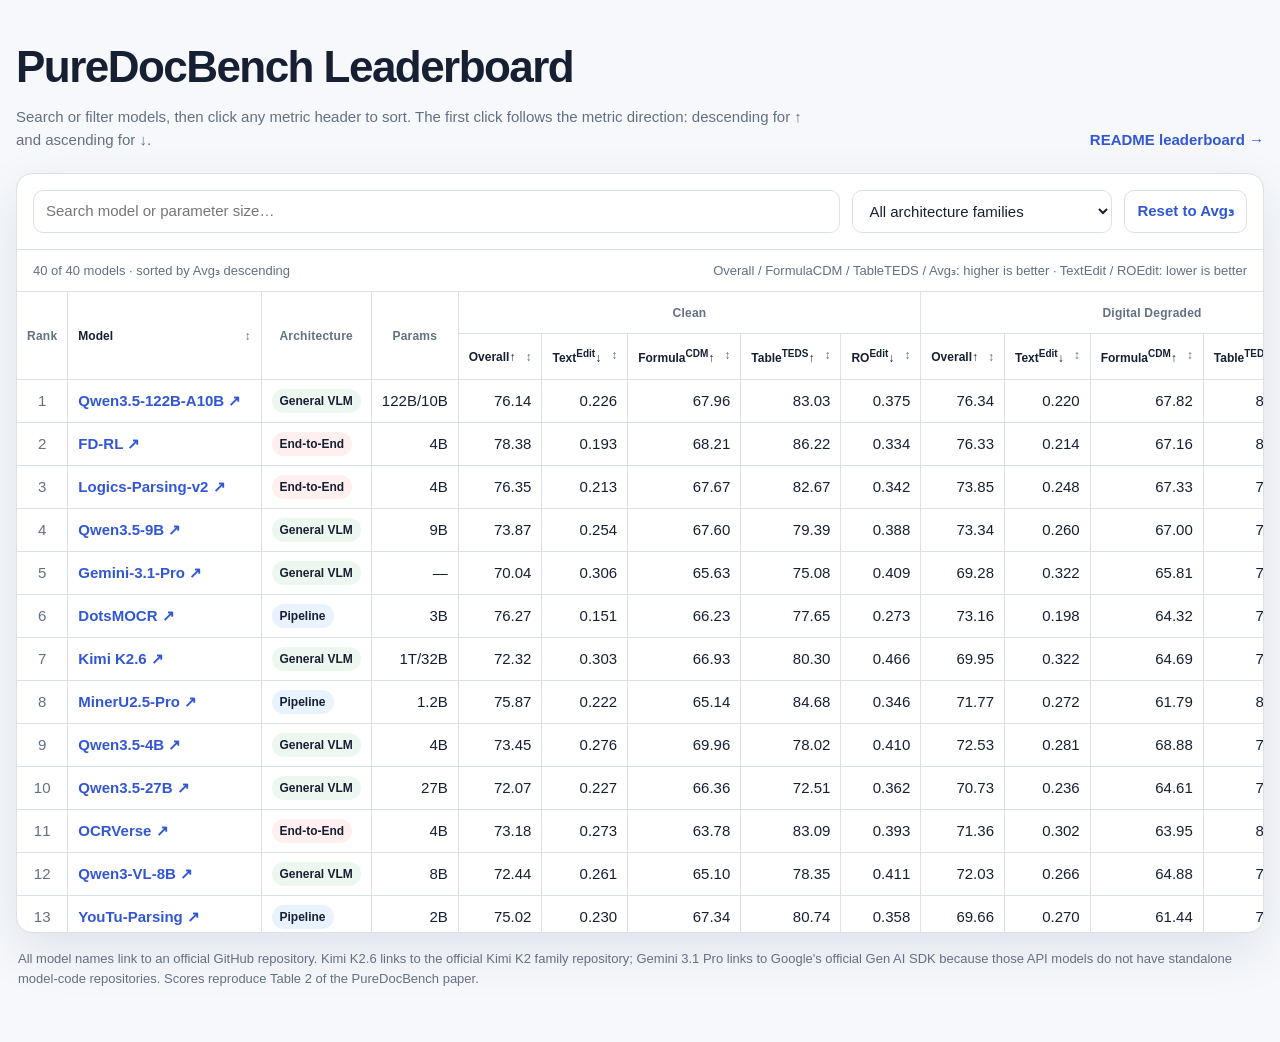
==== leaderboard.html @ 3eb62988 "docs: add sortable leaderboard and model links" ====
<!doctype html>
<html lang="en">
<head>
  <meta charset="utf-8">
  <meta name="viewport" content="width=device-width, initial-scale=1">
  <meta name="description" content="Interactive sortable leaderboard for PureDocBench.">
  <title>PureDocBench Interactive Leaderboard</title>
  <style>
    :root {
      color-scheme: light dark;
      --bg: #f6f8fb;
      --panel: #ffffff;
      --text: #172033;
      --muted: #637083;
      --border: #d9e0ea;
      --accent: #3157d5;
      --accent-soft: #edf1ff;
      --pipeline: #e9f2ff;
      --e2e: #fff0ef;
      --vlm: #ecf8ef;
      --shadow: 0 18px 50px rgba(29, 44, 79, 0.10);
    }
    @media (prefers-color-scheme: dark) {
      :root {
        --bg: #0f1420;
        --panel: #171e2c;
        --text: #edf2ff;
        --muted: #aab4c6;
        --border: #303a4d;
        --accent: #8ca5ff;
        --accent-soft: #242f55;
        --pipeline: #1d314b;
        --e2e: #45272a;
        --vlm: #203c2a;
        --shadow: 0 18px 50px rgba(0, 0, 0, 0.24);
      }
    }
    * { box-sizing: border-box; }
    body {
      margin: 0;
      background: var(--bg);
      color: var(--text);
      font: 15px/1.5 ui-sans-serif, -apple-system, BlinkMacSystemFont, "Segoe UI", sans-serif;
    }
    main { width: min(1880px, calc(100% - 32px)); margin: 34px auto 54px; }
    .hero {
      display: flex;
      justify-content: space-between;
      gap: 24px;
      align-items: flex-end;
      margin-bottom: 22px;
    }
    h1 { margin: 0 0 6px; font-size: clamp(28px, 4vw, 44px); letter-spacing: -0.035em; }
    .subtitle { margin: 0; color: var(--muted); max-width: 800px; }
    .back-link { color: var(--accent); font-weight: 700; text-decoration: none; white-space: nowrap; }
    .back-link:hover { text-decoration: underline; }
    .panel {
      background: var(--panel);
      border: 1px solid var(--border);
      border-radius: 16px;
      box-shadow: var(--shadow);
      overflow: hidden;
    }
    .controls {
      display: grid;
      grid-template-columns: minmax(220px, 1fr) minmax(180px, 260px) auto;
      gap: 12px;
      padding: 16px;
      border-bottom: 1px solid var(--border);
    }
    input, select, .reset {
      width: 100%;
      min-height: 42px;
      border: 1px solid var(--border);
      border-radius: 10px;
      background: var(--panel);
      color: var(--text);
      padding: 9px 12px;
      font: inherit;
    }
    input:focus, select:focus, .reset:focus, th button:focus-visible {
      outline: 3px solid color-mix(in srgb, var(--accent) 35%, transparent);
      outline-offset: 1px;
    }
    .reset { width: auto; cursor: pointer; font-weight: 700; color: var(--accent); }
    .status-bar {
      display: flex;
      justify-content: space-between;
      gap: 16px;
      padding: 11px 16px;
      color: var(--muted);
      border-bottom: 1px solid var(--border);
      font-size: 13px;
    }
    .table-wrap { overflow: auto; max-height: calc(100vh - 260px); }
    table { width: 100%; min-width: 1850px; border-collapse: separate; border-spacing: 0; }
    th, td {
      padding: 9px 10px;
      border-right: 1px solid var(--border);
      border-bottom: 1px solid var(--border);
      text-align: right;
      white-space: nowrap;
      font-variant-numeric: tabular-nums;
    }
    th:last-child, td:last-child { border-right: 0; }
    thead th {
      position: sticky;
      z-index: 3;
      background: var(--panel);
      color: var(--text);
      font-size: 12px;
    }
    thead tr:first-child th { top: 0; height: 42px; }
    thead tr:nth-child(2) th { top: 42px; }
    thead .track { text-align: center; color: var(--muted); letter-spacing: 0.02em; }
    th button {
      width: 100%;
      padding: 3px 16px 3px 0;
      border: 0;
      background: transparent;
      color: inherit;
      font: inherit;
      font-weight: 750;
      text-align: right;
      cursor: pointer;
      position: relative;
    }
    th.left button { text-align: left; }
    th button::after { content: "↕"; position: absolute; right: 0; color: var(--muted); }
    th[aria-sort="ascending"] button,
    th[aria-sort="descending"] button { color: var(--accent); }
    th[aria-sort="ascending"] button::after { content: "↑"; color: var(--accent); }
    th[aria-sort="descending"] button::after { content: "↓"; color: var(--accent); }
    tbody tr:hover td { background: var(--accent-soft); }
    td.rank { color: var(--muted); text-align: center; width: 54px; }
    td.model, th.left { text-align: left; }
    td.model a { color: var(--accent); font-weight: 750; text-decoration: none; }
    td.model a:hover { text-decoration: underline; }
    td.family { text-align: left; }
    .pill { display: inline-block; border-radius: 999px; padding: 3px 8px; font-size: 12px; font-weight: 700; }
    .pipeline { background: var(--pipeline); }
    .e2e { background: var(--e2e); }
    .vlm { background: var(--vlm); }
    .avg3 { font-weight: 800; background: color-mix(in srgb, var(--accent-soft) 65%, transparent); }
    .notes { margin: 16px 2px 0; color: var(--muted); font-size: 13px; }
    .notes a { color: var(--accent); }
    @media (max-width: 760px) {
      main { width: min(100% - 18px, 1880px); margin-top: 20px; }
      .hero { align-items: flex-start; flex-direction: column; }
      .controls { grid-template-columns: 1fr; }
      .reset { width: 100%; }
      .status-bar { flex-direction: column; gap: 3px; }
      .table-wrap { max-height: calc(100vh - 340px); }
    }
  </style>
</head>
<body>
  <main>
    <header class="hero">
      <div>
        <h1>PureDocBench Leaderboard</h1>
        <p class="subtitle">Search or filter models, then click any metric header to sort. The first click follows the metric direction: descending for ↑ and ascending for ↓.</p>
      </div>
      <a class="back-link" href="https://github.com/zhihengli-casia/PureDocBench#main-leaderboard">README leaderboard →</a>
    </header>

    <section class="panel" aria-label="Interactive PureDocBench leaderboard">
      <div class="controls">
        <input id="search" type="search" placeholder="Search model or parameter size…" aria-label="Search models">
        <select id="family" aria-label="Filter by architecture family">
          <option value="">All architecture families</option>
          <option value="Pipeline">Pipeline / Multi-stage</option>
          <option value="End-to-End">End-to-End Specialists</option>
          <option value="General VLM">General VLMs</option>
        </select>
        <button class="reset" id="reset" type="button">Reset to Avg₃</button>
      </div>
      <div class="status-bar">
        <span id="status" aria-live="polite"></span>
        <span>Overall / FormulaCDM / TableTEDS / Avg₃: higher is better · TextEdit / ROEdit: lower is better</span>
      </div>
      <div class="table-wrap">
        <table>
          <thead>
            <tr>
              <th rowspan="2" class="track">Rank</th>
              <th rowspan="2" class="left" data-sort-index="0"><button type="button">Model</button></th>
              <th rowspan="2" class="track">Architecture</th>
              <th rowspan="2" class="track">Params</th>
              <th colspan="5" class="track">Clean</th>
              <th colspan="5" class="track">Digital Degraded</th>
              <th colspan="5" class="track">Real Degraded</th>
              <th rowspan="2" data-sort-index="19" data-default-direction="desc"><button type="button">Avg<sub>3</sub>↑</button></th>
            </tr>
            <tr>
              <th data-sort-index="4" data-default-direction="desc"><button type="button">Overall↑</button></th>
              <th data-sort-index="5" data-default-direction="asc"><button type="button">Text<sup>Edit</sup>↓</button></th>
              <th data-sort-index="6" data-default-direction="desc"><button type="button">Formula<sup>CDM</sup>↑</button></th>
              <th data-sort-index="7" data-default-direction="desc"><button type="button">Table<sup>TEDS</sup>↑</button></th>
              <th data-sort-index="8" data-default-direction="asc"><button type="button">RO<sup>Edit</sup>↓</button></th>
              <th data-sort-index="9" data-default-direction="desc"><button type="button">Overall↑</button></th>
              <th data-sort-index="10" data-default-direction="asc"><button type="button">Text<sup>Edit</sup>↓</button></th>
              <th data-sort-index="11" data-default-direction="desc"><button type="button">Formula<sup>CDM</sup>↑</button></th>
              <th data-sort-index="12" data-default-direction="desc"><button type="button">Table<sup>TEDS</sup>↑</button></th>
              <th data-sort-index="13" data-default-direction="asc"><button type="button">RO<sup>Edit</sup>↓</button></th>
              <th data-sort-index="14" data-default-direction="desc"><button type="button">Overall↑</button></th>
              <th data-sort-index="15" data-default-direction="asc"><button type="button">Text<sup>Edit</sup>↓</button></th>
              <th data-sort-index="16" data-default-direction="desc"><button type="button">Formula<sup>CDM</sup>↑</button></th>
              <th data-sort-index="17" data-default-direction="desc"><button type="button">Table<sup>TEDS</sup>↑</button></th>
              <th data-sort-index="18" data-default-direction="asc"><button type="button">RO<sup>Edit</sup>↓</button></th>
            </tr>
          </thead>
          <tbody id="rows"></tbody>
        </table>
      </div>
    </section>

    <p class="notes">All model names link to an official GitHub repository. Kimi K2.6 links to the official Kimi K2 family repository; Gemini 3.1 Pro links to Google's official Gen AI SDK because those API models do not have standalone model-code repositories. Scores reproduce Table 2 of the PureDocBench paper.</p>
  </main>

  <script>
    const models = [
      ["DotsMOCR", "Pipeline", "3B", "https://github.com/rednote-hilab/dots.mocr", 76.27, 0.151, 66.23, 77.65, 0.273, 73.16, 0.198, 64.32, 74.95, 0.309, 61.73, 0.312, 54.39, 61.97, 0.393, 70.39],
      ["Dolphin-v2", "Pipeline", "3B", "https://github.com/bytedance/Dolphin", 65.90, 0.342, 59.80, 72.12, 0.429, 60.24, 0.393, 52.20, 67.86, 0.461, 44.92, 0.553, 39.98, 50.04, 0.558, 57.02],
      ["MonkeyOCR-pro-3B", "Pipeline", "3B", "https://github.com/Yuliang-Liu/MonkeyOCR", 62.23, 0.346, 48.46, 72.83, 0.492, 57.40, 0.397, 45.57, 66.32, 0.526, 46.49, 0.511, 38.18, 52.43, 0.600, 55.37],
      ["YouTu-Parsing", "Pipeline", "2B", "https://github.com/TencentCloudADP/youtu-parsing", 75.02, 0.230, 67.34, 80.74, 0.358, 69.66, 0.270, 61.44, 74.49, 0.388, 60.29, 0.360, 52.20, 64.69, 0.430, 68.32],
      ["MinerU2.5-Pro", "Pipeline", "1.2B", "https://github.com/opendatalab/MinerU", 75.87, 0.222, 65.14, 84.68, 0.346, 71.77, 0.272, 61.79, 80.73, 0.378, 62.56, 0.375, 52.70, 72.47, 0.446, 70.07],
      ["MinerU2.5", "Pipeline", "1.2B", "https://github.com/opendatalab/MinerU", 74.90, 0.184, 62.08, 81.04, 0.327, 68.92, 0.245, 56.99, 74.24, 0.374, 59.15, 0.370, 49.01, 65.41, 0.446, 67.66],
      ["MonkeyOCR-pro-1.2B", "Pipeline", "1.2B", "https://github.com/Yuliang-Liu/MonkeyOCR", 61.09, 0.358, 47.43, 71.60, 0.498, 55.72, 0.416, 43.91, 64.83, 0.529, 43.82, 0.556, 36.94, 50.07, 0.609, 53.54],
      ["PaddleOCR-VL-1.5", "Pipeline", "0.9B", "https://github.com/PaddlePaddle/PaddleOCR", 73.01, 0.266, 63.53, 82.12, 0.428, 66.73, 0.339, 58.03, 76.07, 0.478, 60.50, 0.398, 54.00, 67.33, 0.510, 66.75],
      ["GLM-OCR", "Pipeline", "0.9B", "https://github.com/zai-org/GLM-OCR", 68.65, 0.314, 57.89, 79.44, 0.470, 63.06, 0.383, 53.23, 74.21, 0.520, 58.31, 0.433, 50.34, 67.83, 0.543, 63.34],
      ["OpenOCR", "Pipeline", "0.1B", "https://github.com/Topdu/OpenOCR", 32.70, 0.354, 33.50, 0.00, 0.507, 30.03, 0.410, 31.09, 0.00, 0.541, 25.73, 0.486, 25.81, 0.00, 0.591, 29.49],
      ["olmOCR-2-7B", "End-to-End", "7B", "https://github.com/allenai/olmocr", 69.36, 0.284, 56.89, 79.59, 0.358, 65.87, 0.318, 54.57, 74.81, 0.378, 56.10, 0.417, 48.79, 61.25, 0.439, 63.78],
      ["olmOCR-7B", "End-to-End", "7B", "https://github.com/allenai/olmocr", 62.56, 0.388, 58.69, 67.77, 0.466, 57.84, 0.436, 55.44, 61.66, 0.499, 47.30, 0.542, 46.26, 49.80, 0.568, 55.90],
      ["FD-RL", "End-to-End", "4B", "https://github.com/DocTron-hub/FD-RL", 78.38, 0.193, 68.21, 86.22, 0.334, 76.33, 0.214, 67.16, 83.22, 0.350, 67.04, 0.298, 58.82, 72.08, 0.391, 73.92],
      ["Logics-Parsing-v2", "End-to-End", "4B", "https://github.com/alibaba/Logics-Parsing", 76.35, 0.213, 67.67, 82.67, 0.342, 73.85, 0.248, 67.33, 79.02, 0.375, 67.64, 0.304, 61.65, 71.64, 0.416, 72.61],
      ["OCRVerse", "End-to-End", "4B", "https://github.com/DocTron-hub/OCRVerse", 73.18, 0.273, 63.78, 83.09, 0.393, 71.36, 0.302, 63.95, 80.36, 0.415, 63.66, 0.363, 57.03, 70.30, 0.452, 69.40],
      ["Qianfan-OCR", "End-to-End", "4B", "https://github.com/baidubce/Qianfan-VL", 57.22, 0.370, 49.79, 58.83, 0.443, 50.85, 0.438, 44.41, 51.96, 0.485, 45.06, 0.494, 39.08, 45.53, 0.509, 51.04],
      ["Nanonets-OCR2", "End-to-End", "3B", "https://github.com/NanoNets/Nanonets-OCR2", 64.83, 0.254, 44.98, 74.94, 0.377, 61.23, 0.307, 45.40, 68.97, 0.408, 49.03, 0.435, 35.50, 55.09, 0.468, 58.36],
      ["DeepSeek-OCR-2", "End-to-End", "3B", "https://github.com/deepseek-ai/DeepSeek-OCR-2", 55.53, 0.354, 46.00, 56.01, 0.466, 49.41, 0.412, 40.78, 48.67, 0.493, 43.60, 0.486, 37.30, 42.06, 0.533, 49.51],
      ["OCRFlux-3B", "End-to-End", "3B", "https://github.com/chatdoc-com/OCRFlux", 47.14, 0.454, 38.35, 48.46, 0.424, 41.82, 0.486, 31.90, 42.17, 0.437, 37.21, 0.559, 32.65, 34.87, 0.491, 42.06],
      ["DeepSeek-OCR", "End-to-End", "3B", "https://github.com/deepseek-ai/DeepSeek-OCR", 53.50, 0.419, 45.39, 57.06, 0.514, 46.95, 0.478, 39.99, 48.64, 0.548, 40.48, 0.537, 34.04, 41.12, 0.575, 46.98],
      ["dots.ocr", "End-to-End", "2.9B", "https://github.com/rednote-hilab/dots.ocr", 72.01, 0.248, 61.37, 79.51, 0.379, 65.95, 0.307, 56.67, 71.86, 0.417, 55.68, 0.403, 47.70, 59.63, 0.467, 64.55],
      ["FireRed-OCR", "End-to-End", "2B", "https://github.com/FireRedTeam/FireRed-OCR", 70.81, 0.287, 63.86, 77.23, 0.396, 68.49, 0.319, 62.64, 74.77, 0.422, 57.42, 0.415, 51.60, 62.16, 0.474, 65.57],
      ["HunyuanOCR", "End-to-End", "1B", "https://github.com/Tencent-Hunyuan/HunyuanOCR", 65.61, 0.269, 55.74, 68.02, 0.382, 61.49, 0.308, 51.62, 63.68, 0.400, 54.58, 0.421, 48.30, 57.54, 0.459, 60.56],
      ["UniRec-0.1B", "End-to-End", "0.1B", "https://github.com/Topdu/OpenOCR", 58.91, 0.422, 51.31, 67.60, 0.526, 52.42, 0.501, 48.37, 59.04, 0.578, 34.44, 0.658, 30.97, 38.16, 0.685, 48.59],
      ["OpenDoc-0.1B", "End-to-End", "0.1B", "https://github.com/Topdu/OpenOCR", 60.28, 0.411, 53.09, 68.86, 0.519, 52.46, 0.501, 48.41, 59.04, 0.577, 44.27, 0.547, 38.46, 49.06, 0.603, 52.00],
      ["Qwen3.5-397B-A17B", "General VLM", "397B/17B", "https://github.com/QwenLM/Qwen3.5", 69.12, 0.233, 65.26, 65.40, 0.366, 68.34, 0.244, 63.91, 65.53, 0.376, 62.70, 0.287, 60.70, 56.12, 0.399, 66.72],
      ["Qwen3.5-122B-A10B", "General VLM", "122B/10B", "https://github.com/QwenLM/Qwen3.5", 76.14, 0.226, 67.96, 83.03, 0.375, 76.34, 0.220, 67.82, 83.21, 0.366, 69.85, 0.281, 62.19, 75.44, 0.401, 74.11],
      ["Qwen3.5-35B-A3B", "General VLM", "35B/3B", "https://github.com/QwenLM/Qwen3.5", 68.40, 0.232, 64.94, 63.45, 0.374, 68.04, 0.245, 64.78, 63.86, 0.379, 60.59, 0.310, 59.68, 53.07, 0.419, 65.68],
      ["Qwen3.5-27B", "General VLM", "27B", "https://github.com/QwenLM/Qwen3.5", 72.07, 0.227, 66.36, 72.51, 0.362, 70.73, 0.236, 64.61, 71.17, 0.367, 65.92, 0.283, 61.23, 64.82, 0.390, 69.57],
      ["Qwen3.5-9B", "General VLM", "9B", "https://github.com/QwenLM/Qwen3.5", 73.87, 0.254, 67.60, 79.39, 0.388, 73.34, 0.260, 67.00, 79.01, 0.396, 65.45, 0.332, 60.91, 68.59, 0.437, 70.89],
      ["Qwen3.5-4B", "General VLM", "4B", "https://github.com/QwenLM/Qwen3.5", 73.45, 0.276, 69.96, 78.02, 0.410, 72.53, 0.281, 68.88, 76.78, 0.412, 63.47, 0.380, 61.27, 67.17, 0.477, 69.82],
      ["Qwen3.5-2B", "General VLM", "2B", "https://github.com/QwenLM/Qwen3.5", 66.24, 0.348, 62.84, 70.70, 0.473, 65.22, 0.350, 58.30, 72.36, 0.477, 55.92, 0.440, 50.99, 60.79, 0.521, 62.46],
      ["Qwen3.5-0.8B", "General VLM", "0.8B", "https://github.com/QwenLM/Qwen3.5", 60.77, 0.376, 54.39, 65.54, 0.500, 59.28, 0.386, 54.22, 62.22, 0.510, 47.93, 0.498, 44.60, 48.98, 0.557, 55.99],
      ["Qwen3-VL-8B", "General VLM", "8B", "https://github.com/QwenLM/Qwen3-VL", 72.44, 0.261, 65.10, 78.35, 0.411, 72.03, 0.266, 64.88, 77.82, 0.409, 62.73, 0.342, 55.55, 66.81, 0.448, 69.07],
      ["Qwen3-VL-4B", "General VLM", "4B", "https://github.com/QwenLM/Qwen3-VL", 72.04, 0.262, 65.10, 77.17, 0.418, 70.84, 0.272, 63.54, 76.13, 0.425, 59.61, 0.378, 55.15, 61.47, 0.480, 67.50],
      ["Qwen3-VL-2B", "General VLM", "2B", "https://github.com/QwenLM/Qwen3-VL", 66.37, 0.300, 59.04, 70.03, 0.439, 65.81, 0.314, 60.25, 68.52, 0.448, 54.09, 0.428, 51.05, 53.99, 0.511, 62.09],
      ["Kimi K2.6", "General VLM", "1T/32B", "https://github.com/MoonshotAI/Kimi-K2", 72.32, 0.303, 66.93, 80.30, 0.466, 69.95, 0.322, 64.69, 77.31, 0.475, 68.02, 0.335, 62.44, 75.14, 0.481, 70.10],
      ["Step3-VL", "General VLM", "10B", "https://github.com/stepfun-ai/Step3-VL-10B", 53.65, 0.496, 53.41, 57.16, 0.509, 52.74, 0.516, 53.62, 56.15, 0.529, 45.06, 0.579, 45.42, 47.66, 0.573, 50.48],
      ["MiniCPM-V-4.5", "General VLM", "8B", "https://github.com/OpenBMB/MiniCPM-V", 51.81, 0.439, 45.97, 53.36, 0.481, 49.38, 0.461, 42.79, 51.50, 0.489, 37.59, 0.583, 32.01, 39.06, 0.552, 46.26],
      ["Gemini-3.1-Pro", "General VLM", "—", "https://github.com/googleapis/python-genai", 70.04, 0.306, 65.63, 75.08, 0.409, 69.28, 0.322, 65.81, 74.24, 0.417, 71.98, 0.300, 68.62, 77.26, 0.386, 70.43]
    ];

    const metricNames = {
      0: "Model",
      4: "Clean Overall", 5: "Clean TextEdit", 6: "Clean FormulaCDM", 7: "Clean TableTEDS", 8: "Clean ROEdit",
      9: "Digital Overall", 10: "Digital TextEdit", 11: "Digital FormulaCDM", 12: "Digital TableTEDS", 13: "Digital ROEdit",
      14: "Real Overall", 15: "Real TextEdit", 16: "Real FormulaCDM", 17: "Real TableTEDS", 18: "Real ROEdit",
      19: "Avg₃"
    };
    const search = document.querySelector("#search");
    const family = document.querySelector("#family");
    const reset = document.querySelector("#reset");
    const rows = document.querySelector("#rows");
    const status = document.querySelector("#status");
    const headers = [...document.querySelectorAll("th[data-sort-index]")];
    let sortIndex = 19;
    let direction = "desc";

    function formatScore(value, index) {
      return [5, 8, 10, 13, 15, 18].includes(index) ? value.toFixed(3) : value.toFixed(2);
    }

    function familyClass(value) {
      return value === "Pipeline" ? "pipeline" : value === "End-to-End" ? "e2e" : "vlm";
    }

    function render() {
      const query = search.value.trim().toLowerCase();
      const selectedFamily = family.value;
      const filtered = models
        .filter(row => (!selectedFamily || row[1] === selectedFamily) && (!query || `${row[0]} ${row[2]}`.toLowerCase().includes(query)))
        .sort((a, b) => {
          const comparison = sortIndex === 0
            ? a[0].localeCompare(b[0])
            : a[sortIndex] - b[sortIndex];
          return (direction === "asc" ? comparison : -comparison) || a[0].localeCompare(b[0]);
        });

      rows.innerHTML = filtered.map((row, rank) => `
        <tr>
          <td class="rank">${rank + 1}</td>
          <td class="model"><a href="${row[3]}" target="_blank" rel="noopener noreferrer" title="Open GitHub for ${row[0]}">${row[0]} ↗</a></td>
          <td class="family"><span class="pill ${familyClass(row[1])}">${row[1]}</span></td>
          <td>${row[2]}</td>
          ${row.slice(4, 19).map((value, offset) => `<td>${formatScore(value, offset + 4)}</td>`).join("")}
          <td class="avg3">${row[19].toFixed(2)}</td>
        </tr>`).join("");

      headers.forEach(header => {
        const active = Number(header.dataset.sortIndex) === sortIndex;
        header.setAttribute("aria-sort", active ? (direction === "asc" ? "ascending" : "descending") : "none");
      });
      status.textContent = `${filtered.length} of ${models.length} models · sorted by ${metricNames[sortIndex]} ${direction === "asc" ? "ascending" : "descending"}`;
    }

    headers.forEach(header => {
      header.querySelector("button").addEventListener("click", () => {
        const nextIndex = Number(header.dataset.sortIndex);
        if (nextIndex === sortIndex) {
          direction = direction === "asc" ? "desc" : "asc";
        } else {
          sortIndex = nextIndex;
          direction = header.dataset.defaultDirection || "asc";
        }
        render();
      });
    });
    search.addEventListener("input", render);
    family.addEventListener("change", render);
    reset.addEventListener("click", () => {
      search.value = "";
      family.value = "";
      sortIndex = 19;
      direction = "desc";
      render();
    });
    render();
  </script>
</body>
</html>
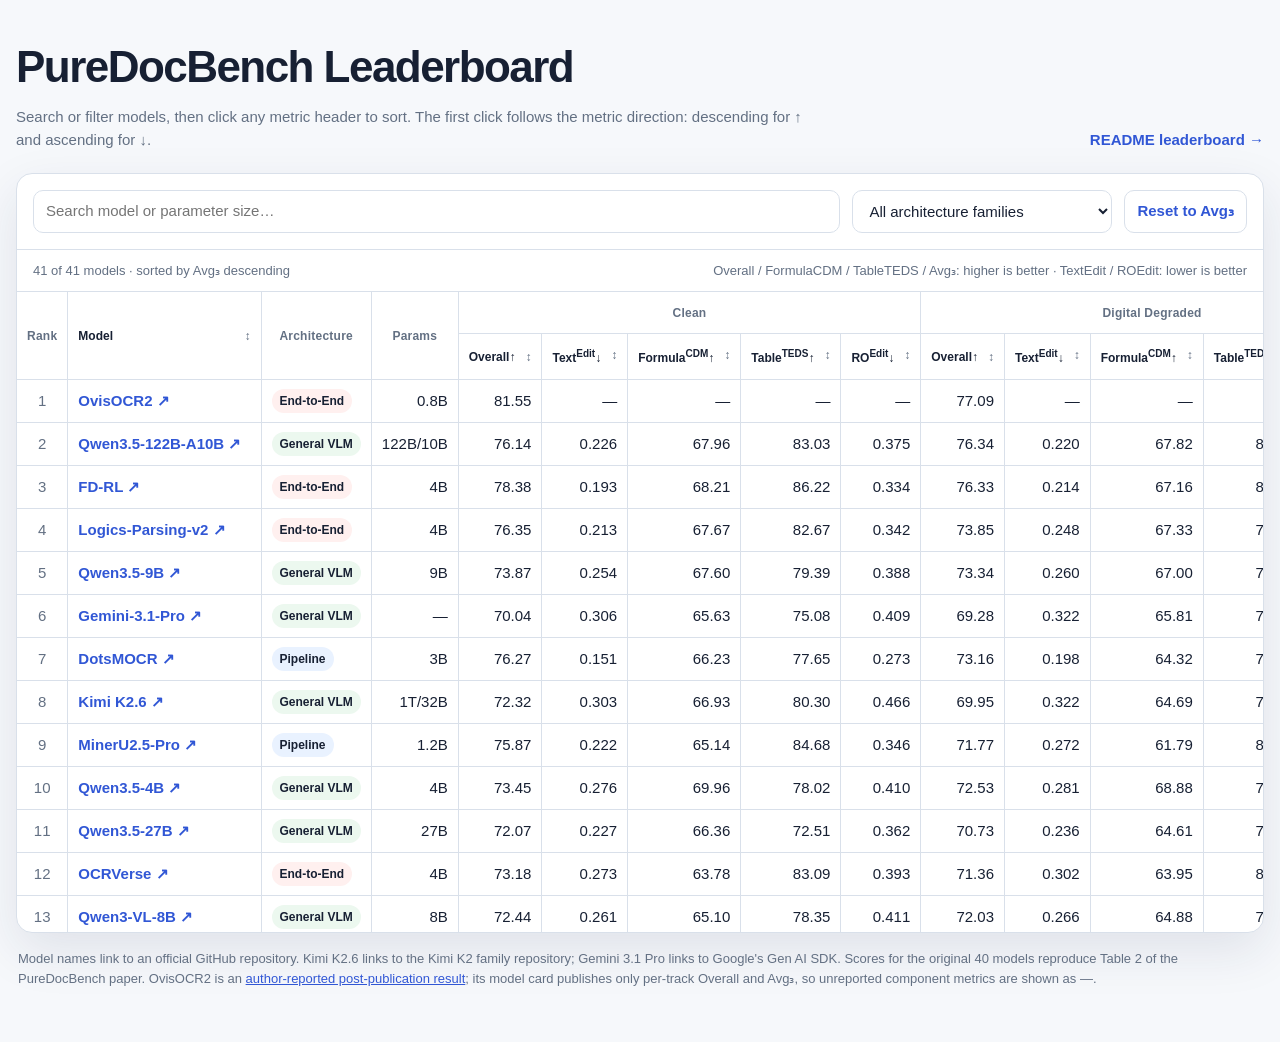
==== commit a5815e81: "docs: add OvisOCR2 leaderboard results" ====
--- a/leaderboard.html
+++ b/leaderboard.html
@@ -215,7 +215,7 @@
       </div>
     </section>
 
-    <p class="notes">All model names link to an official GitHub repository. Kimi K2.6 links to the official Kimi K2 family repository; Gemini 3.1 Pro links to Google's official Gen AI SDK because those API models do not have standalone model-code repositories. Scores reproduce Table 2 of the PureDocBench paper.</p>
+    <p class="notes">Model names link to an official GitHub repository. Kimi K2.6 links to the Kimi K2 family repository; Gemini 3.1 Pro links to Google's Gen AI SDK. Scores for the original 40 models reproduce Table 2 of the PureDocBench paper. OvisOCR2 is an <a href="https://huggingface.co/ATH-MaaS/OvisOCR2">author-reported post-publication result</a>; its model card publishes only per-track Overall and Avg₃, so unreported component metrics are shown as —.</p>
   </main>
 
   <script>
@@ -230,6 +230,7 @@
       ["PaddleOCR-VL-1.5", "Pipeline", "0.9B", "https://github.com/PaddlePaddle/PaddleOCR", 73.01, 0.266, 63.53, 82.12, 0.428, 66.73, 0.339, 58.03, 76.07, 0.478, 60.50, 0.398, 54.00, 67.33, 0.510, 66.75],
       ["GLM-OCR", "Pipeline", "0.9B", "https://github.com/zai-org/GLM-OCR", 68.65, 0.314, 57.89, 79.44, 0.470, 63.06, 0.383, 53.23, 74.21, 0.520, 58.31, 0.433, 50.34, 67.83, 0.543, 63.34],
       ["OpenOCR", "Pipeline", "0.1B", "https://github.com/Topdu/OpenOCR", 32.70, 0.354, 33.50, 0.00, 0.507, 30.03, 0.410, 31.09, 0.00, 0.541, 25.73, 0.486, 25.81, 0.00, 0.591, 29.49],
+      ["OvisOCR2", "End-to-End", "0.8B", "https://github.com/AIDC-AI/Ovis", 81.55, null, null, null, null, 77.09, null, null, null, null, 66.56, null, null, null, null, 75.06],
       ["olmOCR-2-7B", "End-to-End", "7B", "https://github.com/allenai/olmocr", 69.36, 0.284, 56.89, 79.59, 0.358, 65.87, 0.318, 54.57, 74.81, 0.378, 56.10, 0.417, 48.79, 61.25, 0.439, 63.78],
       ["olmOCR-7B", "End-to-End", "7B", "https://github.com/allenai/olmocr", 62.56, 0.388, 58.69, 67.77, 0.466, 57.84, 0.436, 55.44, 61.66, 0.499, 47.30, 0.542, 46.26, 49.80, 0.568, 55.90],
       ["FD-RL", "End-to-End", "4B", "https://github.com/DocTron-hub/FD-RL", 78.38, 0.193, 68.21, 86.22, 0.334, 76.33, 0.214, 67.16, 83.22, 0.350, 67.04, 0.298, 58.82, 72.08, 0.391, 73.92],
@@ -279,6 +280,7 @@
     let direction = "desc";
 
     function formatScore(value, index) {
+      if (value === null) return "—";
       return [5, 8, 10, 13, 15, 18].includes(index) ? value.toFixed(3) : value.toFixed(2);
     }
 
@@ -292,6 +294,11 @@
       const filtered = models
         .filter(row => (!selectedFamily || row[1] === selectedFamily) && (!query || `${row[0]} ${row[2]}`.toLowerCase().includes(query)))
         .sort((a, b) => {
+          if (sortIndex !== 0) {
+            if (a[sortIndex] === null && b[sortIndex] === null) return a[0].localeCompare(b[0]);
+            if (a[sortIndex] === null) return 1;
+            if (b[sortIndex] === null) return -1;
+          }
           const comparison = sortIndex === 0
             ? a[0].localeCompare(b[0])
             : a[sortIndex] - b[sortIndex];
@@ -305,7 +312,7 @@
           <td class="family"><span class="pill ${familyClass(row[1])}">${row[1]}</span></td>
           <td>${row[2]}</td>
           ${row.slice(4, 19).map((value, offset) => `<td>${formatScore(value, offset + 4)}</td>`).join("")}
-          <td class="avg3">${row[19].toFixed(2)}</td>
+          <td class="avg3">${formatScore(row[19], 19)}</td>
         </tr>`).join("");
 
       headers.forEach(header => {
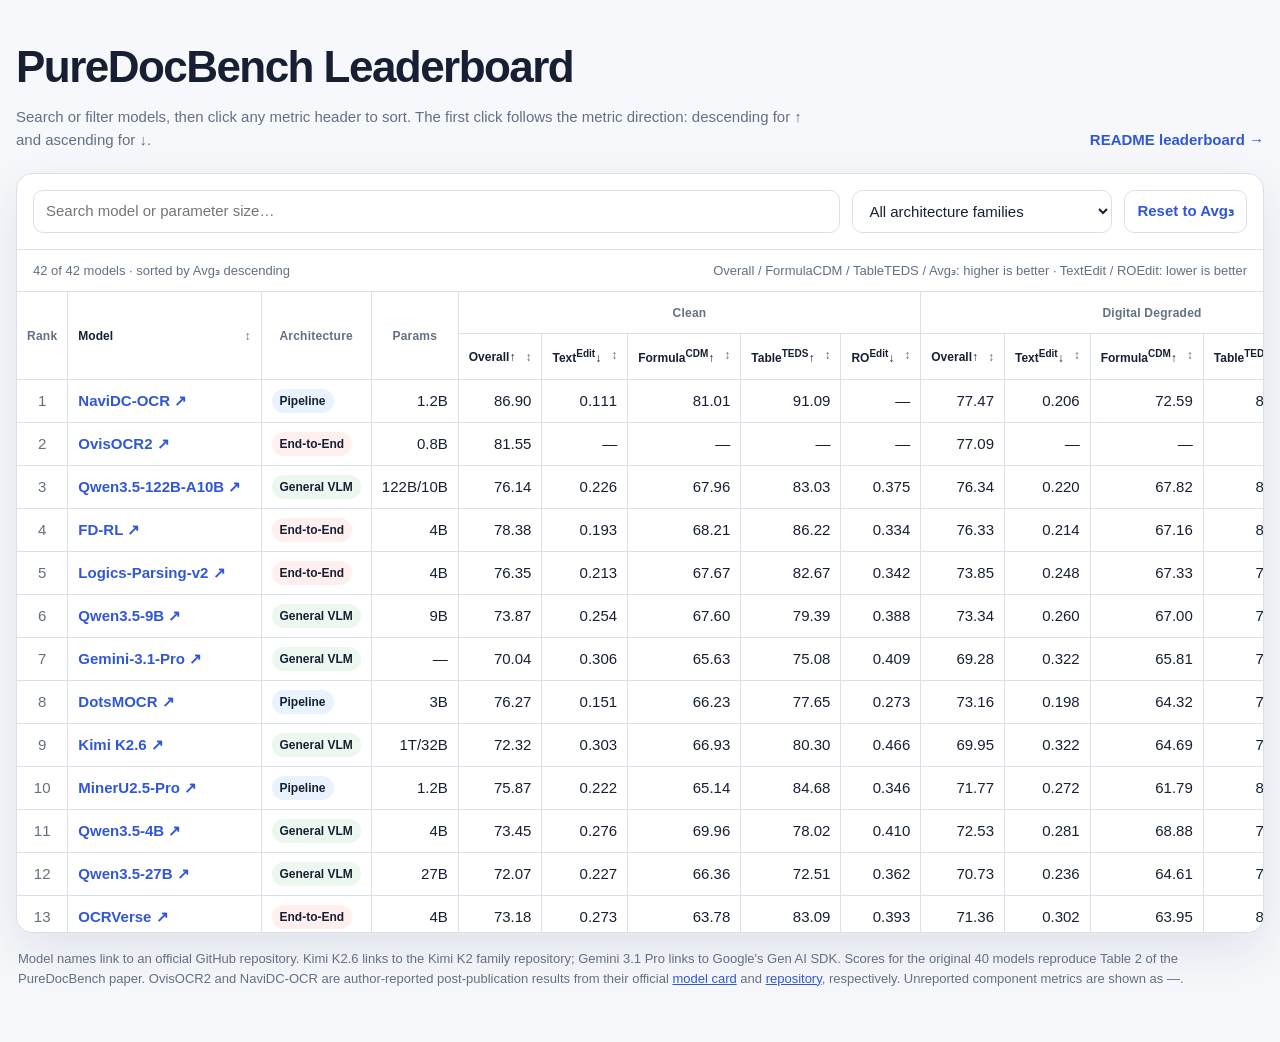
==== commit 36c5ccf9: "docs: add NaviDC-OCR leaderboard results" ====
--- a/leaderboard.html
+++ b/leaderboard.html
@@ -215,11 +215,12 @@
       </div>
     </section>
 
-    <p class="notes">Model names link to an official GitHub repository. Kimi K2.6 links to the Kimi K2 family repository; Gemini 3.1 Pro links to Google's Gen AI SDK. Scores for the original 40 models reproduce Table 2 of the PureDocBench paper. OvisOCR2 is an <a href="https://huggingface.co/ATH-MaaS/OvisOCR2">author-reported post-publication result</a>; its model card publishes only per-track Overall and Avg₃, so unreported component metrics are shown as —.</p>
+    <p class="notes">Model names link to an official GitHub repository. Kimi K2.6 links to the Kimi K2 family repository; Gemini 3.1 Pro links to Google's Gen AI SDK. Scores for the original 40 models reproduce Table 2 of the PureDocBench paper. OvisOCR2 and NaviDC-OCR are author-reported post-publication results from their official <a href="https://huggingface.co/ATH-MaaS/OvisOCR2">model card</a> and <a href="https://github.com/caipeng328/NaviDC-OCR#puredocbench">repository</a>, respectively. Unreported component metrics are shown as —.</p>
   </main>
 
   <script>
     const models = [
+      ["NaviDC-OCR", "Pipeline", "1.2B", "https://github.com/caipeng328/NaviDC-OCR", 86.90, 0.111, 81.01, 91.09, null, 77.47, 0.206, 72.59, 80.45, null, 70.85, 0.302, 65.11, 77.66, null, 78.41],
       ["DotsMOCR", "Pipeline", "3B", "https://github.com/rednote-hilab/dots.mocr", 76.27, 0.151, 66.23, 77.65, 0.273, 73.16, 0.198, 64.32, 74.95, 0.309, 61.73, 0.312, 54.39, 61.97, 0.393, 70.39],
       ["Dolphin-v2", "Pipeline", "3B", "https://github.com/bytedance/Dolphin", 65.90, 0.342, 59.80, 72.12, 0.429, 60.24, 0.393, 52.20, 67.86, 0.461, 44.92, 0.553, 39.98, 50.04, 0.558, 57.02],
       ["MonkeyOCR-pro-3B", "Pipeline", "3B", "https://github.com/Yuliang-Liu/MonkeyOCR", 62.23, 0.346, 48.46, 72.83, 0.492, 57.40, 0.397, 45.57, 66.32, 0.526, 46.49, 0.511, 38.18, 52.43, 0.600, 55.37],
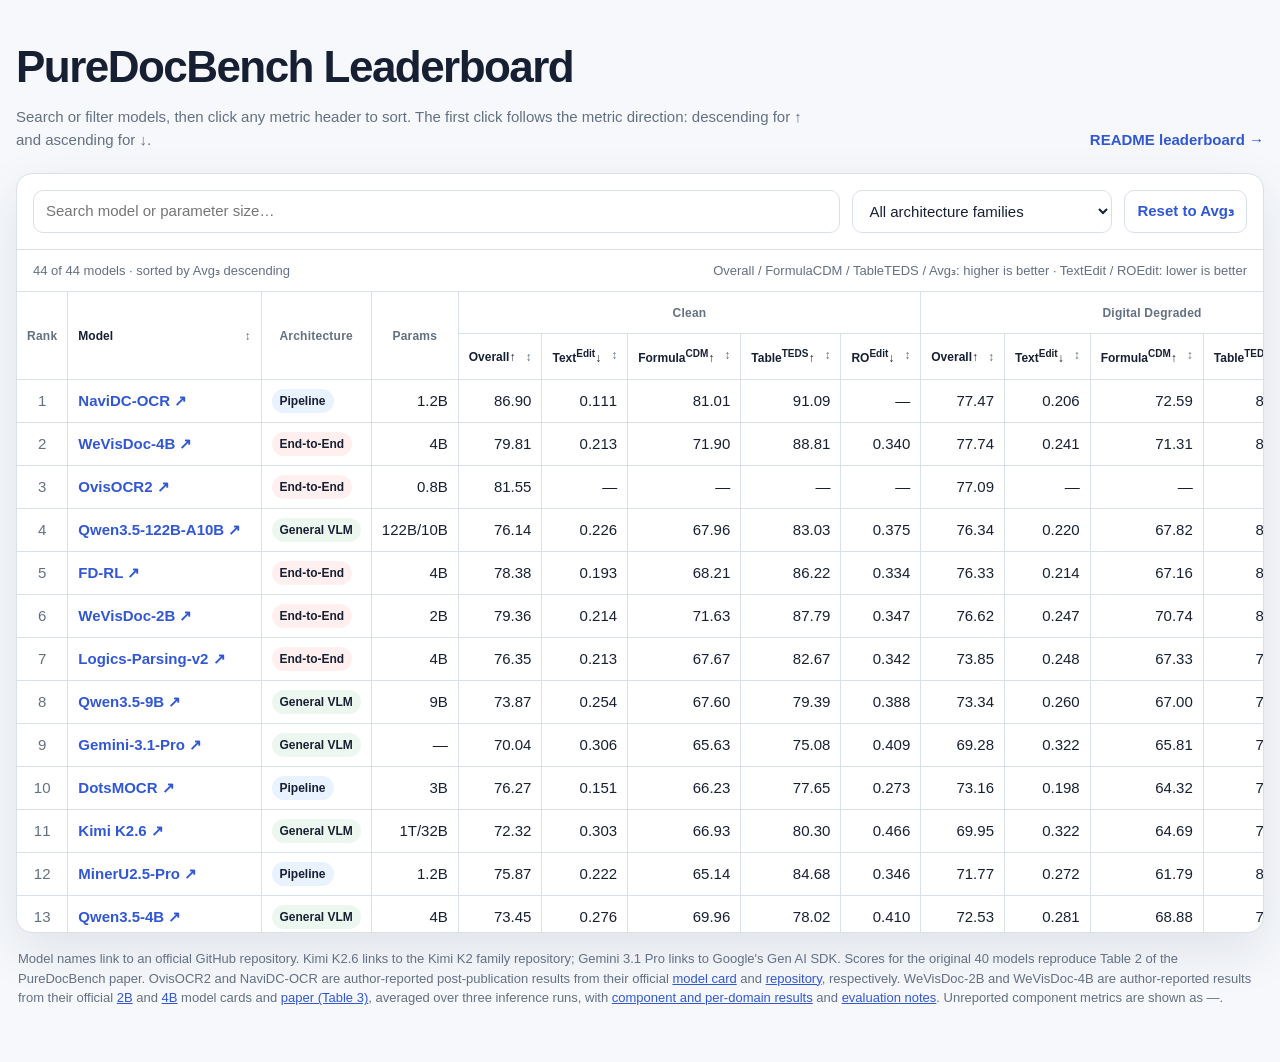
==== commit 1d4abd69: "docs: add WeVisDoc 2B and 4B leaderboard results" ====
--- a/leaderboard.html
+++ b/leaderboard.html
@@ -215,7 +215,7 @@
       </div>
     </section>
 
-    <p class="notes">Model names link to an official GitHub repository. Kimi K2.6 links to the Kimi K2 family repository; Gemini 3.1 Pro links to Google's Gen AI SDK. Scores for the original 40 models reproduce Table 2 of the PureDocBench paper. OvisOCR2 and NaviDC-OCR are author-reported post-publication results from their official <a href="https://huggingface.co/ATH-MaaS/OvisOCR2">model card</a> and <a href="https://github.com/caipeng328/NaviDC-OCR#puredocbench">repository</a>, respectively. Unreported component metrics are shown as —.</p>
+    <p class="notes">Model names link to an official GitHub repository. Kimi K2.6 links to the Kimi K2 family repository; Gemini 3.1 Pro links to Google's Gen AI SDK. Scores for the original 40 models reproduce Table 2 of the PureDocBench paper. OvisOCR2 and NaviDC-OCR are author-reported post-publication results from their official <a href="https://huggingface.co/ATH-MaaS/OvisOCR2">model card</a> and <a href="https://github.com/caipeng328/NaviDC-OCR#puredocbench">repository</a>, respectively. WeVisDoc-2B and WeVisDoc-4B are author-reported results from their official <a href="https://huggingface.co/tencent/WeVisDoc-2B">2B</a> and <a href="https://huggingface.co/tencent/WeVisDoc-4B">4B</a> model cards and <a href="https://arxiv.org/html/2609.20423v1#S4.T3">paper (Table 3)</a>, averaged over three inference runs, with <a href="data/wevisdoc_results.tsv">component and per-domain results</a> and <a href="data/README.md">evaluation notes</a>. Unreported component metrics are shown as —.</p>
   </main>
 
   <script>
@@ -231,6 +231,8 @@
       ["PaddleOCR-VL-1.5", "Pipeline", "0.9B", "https://github.com/PaddlePaddle/PaddleOCR", 73.01, 0.266, 63.53, 82.12, 0.428, 66.73, 0.339, 58.03, 76.07, 0.478, 60.50, 0.398, 54.00, 67.33, 0.510, 66.75],
       ["GLM-OCR", "Pipeline", "0.9B", "https://github.com/zai-org/GLM-OCR", 68.65, 0.314, 57.89, 79.44, 0.470, 63.06, 0.383, 53.23, 74.21, 0.520, 58.31, 0.433, 50.34, 67.83, 0.543, 63.34],
       ["OpenOCR", "Pipeline", "0.1B", "https://github.com/Topdu/OpenOCR", 32.70, 0.354, 33.50, 0.00, 0.507, 30.03, 0.410, 31.09, 0.00, 0.541, 25.73, 0.486, 25.81, 0.00, 0.591, 29.49],
+      ["WeVisDoc-4B", "End-to-End", "4B", "https://github.com/Tencent/WeVisDoc", 79.81, 0.213, 71.9, 88.81, 0.34, 77.74, 0.241, 71.31, 85.99, 0.361, 69.08, 0.336, 63.14, 77.64, 0.416, 75.54],
+      ["WeVisDoc-2B", "End-to-End", "2B", "https://github.com/Tencent/WeVisDoc", 79.36, 0.214, 71.63, 87.79, 0.347, 76.62, 0.247, 70.74, 83.84, 0.37, 65.6, 0.361, 58.9, 74.05, 0.437, 73.86],
       ["OvisOCR2", "End-to-End", "0.8B", "https://github.com/AIDC-AI/Ovis", 81.55, null, null, null, null, 77.09, null, null, null, null, 66.56, null, null, null, null, 75.06],
       ["olmOCR-2-7B", "End-to-End", "7B", "https://github.com/allenai/olmocr", 69.36, 0.284, 56.89, 79.59, 0.358, 65.87, 0.318, 54.57, 74.81, 0.378, 56.10, 0.417, 48.79, 61.25, 0.439, 63.78],
       ["olmOCR-7B", "End-to-End", "7B", "https://github.com/allenai/olmocr", 62.56, 0.388, 58.69, 67.77, 0.466, 57.84, 0.436, 55.44, 61.66, 0.499, 47.30, 0.542, 46.26, 49.80, 0.568, 55.90],
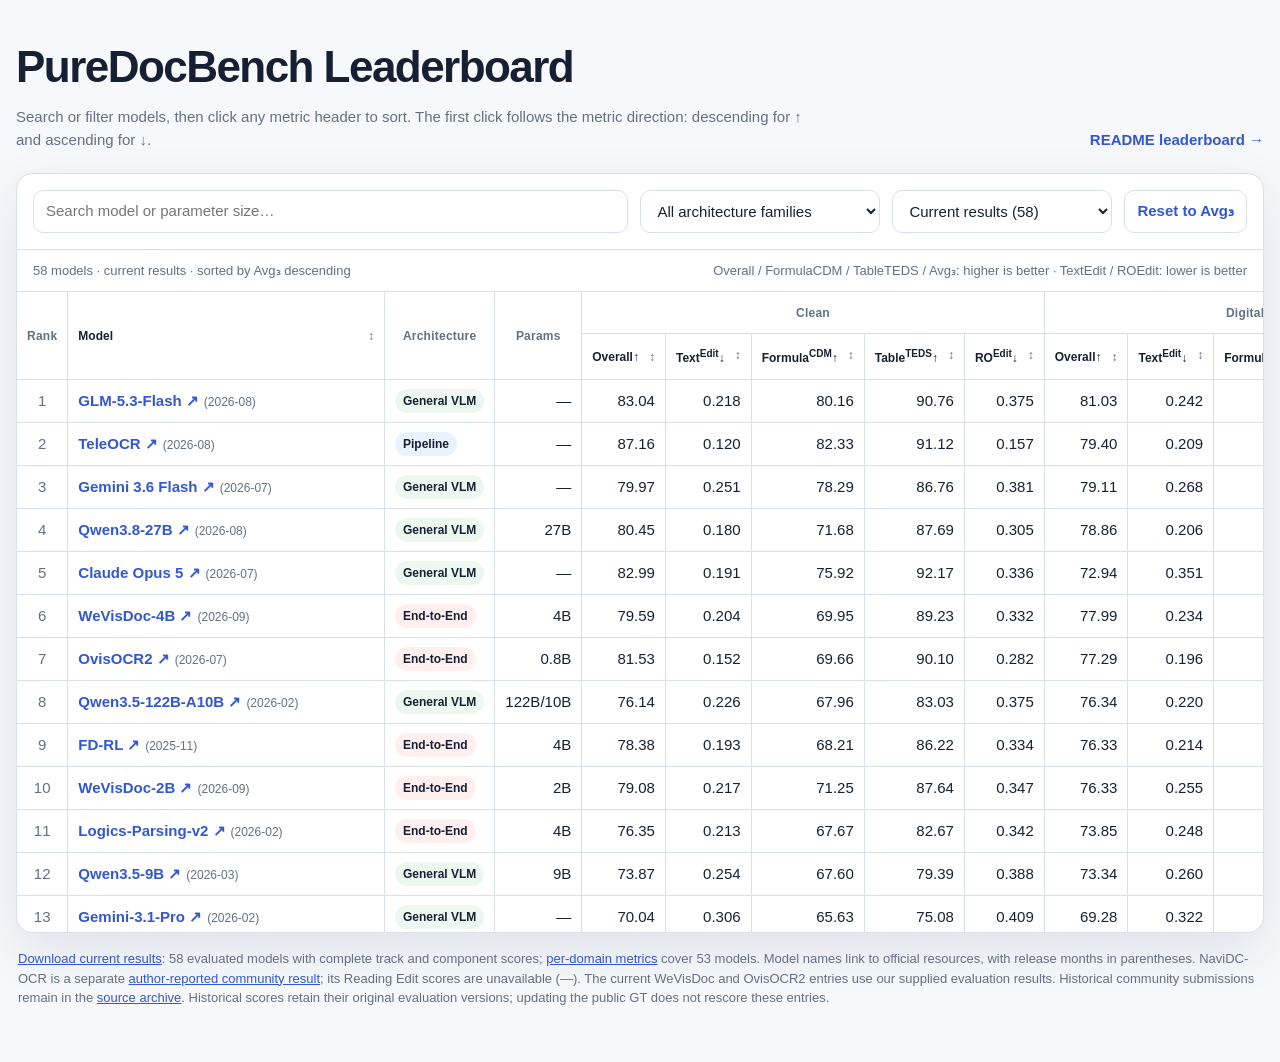
==== commit d7b8625a: "Update model results and current paper figures" ====
--- a/leaderboard.html
+++ b/leaderboard.html
@@ -63,7 +63,7 @@
     }
     .controls {
       display: grid;
-      grid-template-columns: minmax(220px, 1fr) minmax(180px, 260px) auto;
+      grid-template-columns: minmax(220px, 1fr) minmax(180px, 240px) minmax(180px, 220px) auto;
       gap: 12px;
       padding: 16px;
       border-bottom: 1px solid var(--border);
@@ -137,6 +137,10 @@
     td.model a { color: var(--accent); font-weight: 750; text-decoration: none; }
     td.model a:hover { text-decoration: underline; }
     td.family { text-align: left; }
+    .release { color: var(--muted); margin-left: 5px; font-size: 12px; }
+    .source { color: var(--muted); display: block; font-size: 11px; margin-top: 2px; }
+    td.model { position: sticky; left: 0; background: var(--panel); z-index: 1; }
+    thead th.left { left: 0; z-index: 5; }
     .pill { display: inline-block; border-radius: 999px; padding: 3px 8px; font-size: 12px; font-weight: 700; }
     .pipeline { background: var(--pipeline); }
     .e2e { background: var(--e2e); }
@@ -172,6 +176,11 @@
           <option value="Pipeline">Pipeline / Multi-stage</option>
           <option value="End-to-End">End-to-End Specialists</option>
           <option value="General VLM">General VLMs</option>
+        </select>
+        <select id="source" aria-label="Filter by result source">
+          <option value="paper">Current results (58)</option>
+          <option value="community">Community results (1)</option>
+          <option value="">All results (59)</option>
         </select>
         <button class="reset" id="reset" type="button">Reset to Avg₃</button>
       </div>
@@ -215,56 +224,19 @@
       </div>
     </section>
 
-    <p class="notes">Model names link to an official GitHub repository. Kimi K2.6 links to the Kimi K2 family repository; Gemini 3.1 Pro links to Google's Gen AI SDK. Scores for the original 40 models reproduce Table 2 of the PureDocBench paper. OvisOCR2 and NaviDC-OCR are author-reported post-publication results from their official <a href="https://huggingface.co/ATH-MaaS/OvisOCR2">model card</a> and <a href="https://github.com/caipeng328/NaviDC-OCR#puredocbench">repository</a>, respectively. WeVisDoc-2B and WeVisDoc-4B are author-reported results from their official <a href="https://huggingface.co/tencent/WeVisDoc-2B">2B</a> and <a href="https://huggingface.co/tencent/WeVisDoc-4B">4B</a> model cards and <a href="https://arxiv.org/html/2609.20423v1#S4.T3">paper (Table 3)</a>, averaged over three inference runs, with <a href="data/wevisdoc_results.tsv">component and per-domain results</a> and <a href="data/README.md">evaluation notes</a>. Unreported component metrics are shown as —.</p>
+    <p class="notes"><a href="https://github.com/zhihengli-casia/PureDocBench/tree/main/results">Download current results</a>: 58 evaluated models with complete track and component scores; <a href="results/category_components.csv">per-domain metrics</a> cover 53 models. Model names link to official resources, with release months in parentheses. NaviDC-OCR is a separate <a href="https://github.com/caipeng328/NaviDC-OCR#puredocbench">author-reported community result</a>; its Reading Edit scores are unavailable (—). The current WeVisDoc and OvisOCR2 entries use our supplied evaluation results. Historical community submissions remain in the <a href="https://github.com/zhihengli-casia/PureDocBench/blob/main/data/README.md">source archive</a>. Historical scores retain their original evaluation versions; updating the public GT does not rescore these entries.</p>
   </main>
 
+  <script src="data/leaderboard.js"></script>
   <script>
-    const models = [
-      ["NaviDC-OCR", "Pipeline", "1.2B", "https://github.com/caipeng328/NaviDC-OCR", 86.90, 0.111, 81.01, 91.09, null, 77.47, 0.206, 72.59, 80.45, null, 70.85, 0.302, 65.11, 77.66, null, 78.41],
-      ["DotsMOCR", "Pipeline", "3B", "https://github.com/rednote-hilab/dots.mocr", 76.27, 0.151, 66.23, 77.65, 0.273, 73.16, 0.198, 64.32, 74.95, 0.309, 61.73, 0.312, 54.39, 61.97, 0.393, 70.39],
-      ["Dolphin-v2", "Pipeline", "3B", "https://github.com/bytedance/Dolphin", 65.90, 0.342, 59.80, 72.12, 0.429, 60.24, 0.393, 52.20, 67.86, 0.461, 44.92, 0.553, 39.98, 50.04, 0.558, 57.02],
-      ["MonkeyOCR-pro-3B", "Pipeline", "3B", "https://github.com/Yuliang-Liu/MonkeyOCR", 62.23, 0.346, 48.46, 72.83, 0.492, 57.40, 0.397, 45.57, 66.32, 0.526, 46.49, 0.511, 38.18, 52.43, 0.600, 55.37],
-      ["YouTu-Parsing", "Pipeline", "2B", "https://github.com/TencentCloudADP/youtu-parsing", 75.02, 0.230, 67.34, 80.74, 0.358, 69.66, 0.270, 61.44, 74.49, 0.388, 60.29, 0.360, 52.20, 64.69, 0.430, 68.32],
-      ["MinerU2.5-Pro", "Pipeline", "1.2B", "https://github.com/opendatalab/MinerU", 75.87, 0.222, 65.14, 84.68, 0.346, 71.77, 0.272, 61.79, 80.73, 0.378, 62.56, 0.375, 52.70, 72.47, 0.446, 70.07],
-      ["MinerU2.5", "Pipeline", "1.2B", "https://github.com/opendatalab/MinerU", 74.90, 0.184, 62.08, 81.04, 0.327, 68.92, 0.245, 56.99, 74.24, 0.374, 59.15, 0.370, 49.01, 65.41, 0.446, 67.66],
-      ["MonkeyOCR-pro-1.2B", "Pipeline", "1.2B", "https://github.com/Yuliang-Liu/MonkeyOCR", 61.09, 0.358, 47.43, 71.60, 0.498, 55.72, 0.416, 43.91, 64.83, 0.529, 43.82, 0.556, 36.94, 50.07, 0.609, 53.54],
-      ["PaddleOCR-VL-1.5", "Pipeline", "0.9B", "https://github.com/PaddlePaddle/PaddleOCR", 73.01, 0.266, 63.53, 82.12, 0.428, 66.73, 0.339, 58.03, 76.07, 0.478, 60.50, 0.398, 54.00, 67.33, 0.510, 66.75],
-      ["GLM-OCR", "Pipeline", "0.9B", "https://github.com/zai-org/GLM-OCR", 68.65, 0.314, 57.89, 79.44, 0.470, 63.06, 0.383, 53.23, 74.21, 0.520, 58.31, 0.433, 50.34, 67.83, 0.543, 63.34],
-      ["OpenOCR", "Pipeline", "0.1B", "https://github.com/Topdu/OpenOCR", 32.70, 0.354, 33.50, 0.00, 0.507, 30.03, 0.410, 31.09, 0.00, 0.541, 25.73, 0.486, 25.81, 0.00, 0.591, 29.49],
-      ["WeVisDoc-4B", "End-to-End", "4B", "https://github.com/Tencent/WeVisDoc", 79.81, 0.213, 71.9, 88.81, 0.34, 77.74, 0.241, 71.31, 85.99, 0.361, 69.08, 0.336, 63.14, 77.64, 0.416, 75.54],
-      ["WeVisDoc-2B", "End-to-End", "2B", "https://github.com/Tencent/WeVisDoc", 79.36, 0.214, 71.63, 87.79, 0.347, 76.62, 0.247, 70.74, 83.84, 0.37, 65.6, 0.361, 58.9, 74.05, 0.437, 73.86],
-      ["OvisOCR2", "End-to-End", "0.8B", "https://github.com/AIDC-AI/Ovis", 81.55, null, null, null, null, 77.09, null, null, null, null, 66.56, null, null, null, null, 75.06],
-      ["olmOCR-2-7B", "End-to-End", "7B", "https://github.com/allenai/olmocr", 69.36, 0.284, 56.89, 79.59, 0.358, 65.87, 0.318, 54.57, 74.81, 0.378, 56.10, 0.417, 48.79, 61.25, 0.439, 63.78],
-      ["olmOCR-7B", "End-to-End", "7B", "https://github.com/allenai/olmocr", 62.56, 0.388, 58.69, 67.77, 0.466, 57.84, 0.436, 55.44, 61.66, 0.499, 47.30, 0.542, 46.26, 49.80, 0.568, 55.90],
-      ["FD-RL", "End-to-End", "4B", "https://github.com/DocTron-hub/FD-RL", 78.38, 0.193, 68.21, 86.22, 0.334, 76.33, 0.214, 67.16, 83.22, 0.350, 67.04, 0.298, 58.82, 72.08, 0.391, 73.92],
-      ["Logics-Parsing-v2", "End-to-End", "4B", "https://github.com/alibaba/Logics-Parsing", 76.35, 0.213, 67.67, 82.67, 0.342, 73.85, 0.248, 67.33, 79.02, 0.375, 67.64, 0.304, 61.65, 71.64, 0.416, 72.61],
-      ["OCRVerse", "End-to-End", "4B", "https://github.com/DocTron-hub/OCRVerse", 73.18, 0.273, 63.78, 83.09, 0.393, 71.36, 0.302, 63.95, 80.36, 0.415, 63.66, 0.363, 57.03, 70.30, 0.452, 69.40],
-      ["Qianfan-OCR", "End-to-End", "4B", "https://github.com/baidubce/Qianfan-VL", 57.22, 0.370, 49.79, 58.83, 0.443, 50.85, 0.438, 44.41, 51.96, 0.485, 45.06, 0.494, 39.08, 45.53, 0.509, 51.04],
-      ["Nanonets-OCR2", "End-to-End", "3B", "https://github.com/NanoNets/Nanonets-OCR2", 64.83, 0.254, 44.98, 74.94, 0.377, 61.23, 0.307, 45.40, 68.97, 0.408, 49.03, 0.435, 35.50, 55.09, 0.468, 58.36],
-      ["DeepSeek-OCR-2", "End-to-End", "3B", "https://github.com/deepseek-ai/DeepSeek-OCR-2", 55.53, 0.354, 46.00, 56.01, 0.466, 49.41, 0.412, 40.78, 48.67, 0.493, 43.60, 0.486, 37.30, 42.06, 0.533, 49.51],
-      ["OCRFlux-3B", "End-to-End", "3B", "https://github.com/chatdoc-com/OCRFlux", 47.14, 0.454, 38.35, 48.46, 0.424, 41.82, 0.486, 31.90, 42.17, 0.437, 37.21, 0.559, 32.65, 34.87, 0.491, 42.06],
-      ["DeepSeek-OCR", "End-to-End", "3B", "https://github.com/deepseek-ai/DeepSeek-OCR", 53.50, 0.419, 45.39, 57.06, 0.514, 46.95, 0.478, 39.99, 48.64, 0.548, 40.48, 0.537, 34.04, 41.12, 0.575, 46.98],
-      ["dots.ocr", "End-to-End", "2.9B", "https://github.com/rednote-hilab/dots.ocr", 72.01, 0.248, 61.37, 79.51, 0.379, 65.95, 0.307, 56.67, 71.86, 0.417, 55.68, 0.403, 47.70, 59.63, 0.467, 64.55],
-      ["FireRed-OCR", "End-to-End", "2B", "https://github.com/FireRedTeam/FireRed-OCR", 70.81, 0.287, 63.86, 77.23, 0.396, 68.49, 0.319, 62.64, 74.77, 0.422, 57.42, 0.415, 51.60, 62.16, 0.474, 65.57],
-      ["HunyuanOCR", "End-to-End", "1B", "https://github.com/Tencent-Hunyuan/HunyuanOCR", 65.61, 0.269, 55.74, 68.02, 0.382, 61.49, 0.308, 51.62, 63.68, 0.400, 54.58, 0.421, 48.30, 57.54, 0.459, 60.56],
-      ["UniRec-0.1B", "End-to-End", "0.1B", "https://github.com/Topdu/OpenOCR", 58.91, 0.422, 51.31, 67.60, 0.526, 52.42, 0.501, 48.37, 59.04, 0.578, 34.44, 0.658, 30.97, 38.16, 0.685, 48.59],
-      ["OpenDoc-0.1B", "End-to-End", "0.1B", "https://github.com/Topdu/OpenOCR", 60.28, 0.411, 53.09, 68.86, 0.519, 52.46, 0.501, 48.41, 59.04, 0.577, 44.27, 0.547, 38.46, 49.06, 0.603, 52.00],
-      ["Qwen3.5-397B-A17B", "General VLM", "397B/17B", "https://github.com/QwenLM/Qwen3.5", 69.12, 0.233, 65.26, 65.40, 0.366, 68.34, 0.244, 63.91, 65.53, 0.376, 62.70, 0.287, 60.70, 56.12, 0.399, 66.72],
-      ["Qwen3.5-122B-A10B", "General VLM", "122B/10B", "https://github.com/QwenLM/Qwen3.5", 76.14, 0.226, 67.96, 83.03, 0.375, 76.34, 0.220, 67.82, 83.21, 0.366, 69.85, 0.281, 62.19, 75.44, 0.401, 74.11],
-      ["Qwen3.5-35B-A3B", "General VLM", "35B/3B", "https://github.com/QwenLM/Qwen3.5", 68.40, 0.232, 64.94, 63.45, 0.374, 68.04, 0.245, 64.78, 63.86, 0.379, 60.59, 0.310, 59.68, 53.07, 0.419, 65.68],
-      ["Qwen3.5-27B", "General VLM", "27B", "https://github.com/QwenLM/Qwen3.5", 72.07, 0.227, 66.36, 72.51, 0.362, 70.73, 0.236, 64.61, 71.17, 0.367, 65.92, 0.283, 61.23, 64.82, 0.390, 69.57],
-      ["Qwen3.5-9B", "General VLM", "9B", "https://github.com/QwenLM/Qwen3.5", 73.87, 0.254, 67.60, 79.39, 0.388, 73.34, 0.260, 67.00, 79.01, 0.396, 65.45, 0.332, 60.91, 68.59, 0.437, 70.89],
-      ["Qwen3.5-4B", "General VLM", "4B", "https://github.com/QwenLM/Qwen3.5", 73.45, 0.276, 69.96, 78.02, 0.410, 72.53, 0.281, 68.88, 76.78, 0.412, 63.47, 0.380, 61.27, 67.17, 0.477, 69.82],
-      ["Qwen3.5-2B", "General VLM", "2B", "https://github.com/QwenLM/Qwen3.5", 66.24, 0.348, 62.84, 70.70, 0.473, 65.22, 0.350, 58.30, 72.36, 0.477, 55.92, 0.440, 50.99, 60.79, 0.521, 62.46],
-      ["Qwen3.5-0.8B", "General VLM", "0.8B", "https://github.com/QwenLM/Qwen3.5", 60.77, 0.376, 54.39, 65.54, 0.500, 59.28, 0.386, 54.22, 62.22, 0.510, 47.93, 0.498, 44.60, 48.98, 0.557, 55.99],
-      ["Qwen3-VL-8B", "General VLM", "8B", "https://github.com/QwenLM/Qwen3-VL", 72.44, 0.261, 65.10, 78.35, 0.411, 72.03, 0.266, 64.88, 77.82, 0.409, 62.73, 0.342, 55.55, 66.81, 0.448, 69.07],
-      ["Qwen3-VL-4B", "General VLM", "4B", "https://github.com/QwenLM/Qwen3-VL", 72.04, 0.262, 65.10, 77.17, 0.418, 70.84, 0.272, 63.54, 76.13, 0.425, 59.61, 0.378, 55.15, 61.47, 0.480, 67.50],
-      ["Qwen3-VL-2B", "General VLM", "2B", "https://github.com/QwenLM/Qwen3-VL", 66.37, 0.300, 59.04, 70.03, 0.439, 65.81, 0.314, 60.25, 68.52, 0.448, 54.09, 0.428, 51.05, 53.99, 0.511, 62.09],
-      ["Kimi K2.6", "General VLM", "1T/32B", "https://github.com/MoonshotAI/Kimi-K2", 72.32, 0.303, 66.93, 80.30, 0.466, 69.95, 0.322, 64.69, 77.31, 0.475, 68.02, 0.335, 62.44, 75.14, 0.481, 70.10],
-      ["Step3-VL", "General VLM", "10B", "https://github.com/stepfun-ai/Step3-VL-10B", 53.65, 0.496, 53.41, 57.16, 0.509, 52.74, 0.516, 53.62, 56.15, 0.529, 45.06, 0.579, 45.42, 47.66, 0.573, 50.48],
-      ["MiniCPM-V-4.5", "General VLM", "8B", "https://github.com/OpenBMB/MiniCPM-V", 51.81, 0.439, 45.97, 53.36, 0.481, 49.38, 0.461, 42.79, 51.50, 0.489, 37.59, 0.583, 32.01, 39.06, 0.552, 46.26],
-      ["Gemini-3.1-Pro", "General VLM", "—", "https://github.com/googleapis/python-genai", 70.04, 0.306, 65.63, 75.08, 0.409, 69.28, 0.322, 65.81, 74.24, 0.417, 71.98, 0.300, 68.62, 77.26, 0.386, 70.43]
-    ];
+    const models = leaderboardData.map(model => [
+      model.name, model.architecture === "E2E" ? "End-to-End" : model.architecture,
+      model.params || "—", model.url,
+      ...["clean", "digital", "real"].flatMap(track =>
+        ["overall", "text_edit", "formula_cdm", "table_teds", "reading_edit"].map(metric =>
+          model.scores[track][metric] === null ? null : Number(model.scores[track][metric]))),
+      Number(model.avg3), model.release_month, model.source, model.key
+    ]);
 
     const metricNames = {
       0: "Model",
@@ -275,6 +247,7 @@
     };
     const search = document.querySelector("#search");
     const family = document.querySelector("#family");
+    const source = document.querySelector("#source");
     const reset = document.querySelector("#reset");
     const rows = document.querySelector("#rows");
     const status = document.querySelector("#status");
@@ -291,27 +264,35 @@
       return value === "Pipeline" ? "pipeline" : value === "End-to-End" ? "e2e" : "vlm";
     }
 
+    function escapeHTML(value) {
+      return String(value).replace(/[&<>"']/g, character => ({"&": "&amp;", "<": "&lt;", ">": "&gt;", '"': "&quot;", "'": "&#39;"}[character]));
+    }
+
+    function selectRows(query, selectedFamily, selectedSource, index, order) {
+      return models
+        .filter(row => (!selectedFamily || row[1] === selectedFamily) &&
+          (!selectedSource || row[21] === selectedSource) &&
+          (!query || `${row[0]} ${row[2]}`.toLowerCase().includes(query)))
+        .sort((a, b) => {
+          if (index !== 0) {
+            if (a[index] === null && b[index] === null) return a[0].localeCompare(b[0]);
+            if (a[index] === null) return 1;
+            if (b[index] === null) return -1;
+          }
+          const comparison = index === 0 ? a[0].localeCompare(b[0]) : a[index] - b[index];
+          return (order === "asc" ? comparison : -comparison) || a[0].localeCompare(b[0]);
+        });
+    }
+
     function render() {
       const query = search.value.trim().toLowerCase();
       const selectedFamily = family.value;
-      const filtered = models
-        .filter(row => (!selectedFamily || row[1] === selectedFamily) && (!query || `${row[0]} ${row[2]}`.toLowerCase().includes(query)))
-        .sort((a, b) => {
-          if (sortIndex !== 0) {
-            if (a[sortIndex] === null && b[sortIndex] === null) return a[0].localeCompare(b[0]);
-            if (a[sortIndex] === null) return 1;
-            if (b[sortIndex] === null) return -1;
-          }
-          const comparison = sortIndex === 0
-            ? a[0].localeCompare(b[0])
-            : a[sortIndex] - b[sortIndex];
-          return (direction === "asc" ? comparison : -comparison) || a[0].localeCompare(b[0]);
-        });
+      const filtered = selectRows(query, selectedFamily, source.value, sortIndex, direction);
 
       rows.innerHTML = filtered.map((row, rank) => `
         <tr>
           <td class="rank">${rank + 1}</td>
-          <td class="model"><a href="${row[3]}" target="_blank" rel="noopener noreferrer" title="Open GitHub for ${row[0]}">${row[0]} ↗</a></td>
+          <td class="model"><a href="${escapeHTML(row[3])}" target="_blank" rel="noopener noreferrer" title="Official resource for ${escapeHTML(row[0])}">${escapeHTML(row[0])} ↗</a>${row[20] ? `<span class="release">(${escapeHTML(row[20])})</span>` : ""}${row[21] === "community" ? '<span class="source">Community · author-reported</span>' : ""}</td>
           <td class="family"><span class="pill ${familyClass(row[1])}">${row[1]}</span></td>
           <td>${row[2]}</td>
           ${row.slice(4, 19).map((value, offset) => `<td>${formatScore(value, offset + 4)}</td>`).join("")}
@@ -322,7 +303,7 @@
         const active = Number(header.dataset.sortIndex) === sortIndex;
         header.setAttribute("aria-sort", active ? (direction === "asc" ? "ascending" : "descending") : "none");
       });
-      status.textContent = `${filtered.length} of ${models.length} models · sorted by ${metricNames[sortIndex]} ${direction === "asc" ? "ascending" : "descending"}`;
+      status.textContent = `${filtered.length} models · ${source.value === "paper" ? "current results" : source.value === "community" ? "community results" : "current + community results"} · sorted by ${metricNames[sortIndex]} ${direction === "asc" ? "ascending" : "descending"}`;
     }
 
     headers.forEach(header => {
@@ -339,9 +320,11 @@
     });
     search.addEventListener("input", render);
     family.addEventListener("change", render);
+    source.addEventListener("change", render);
     reset.addEventListener("click", () => {
       search.value = "";
       family.value = "";
+      source.value = "paper";
       sortIndex = 19;
       direction = "desc";
       render();
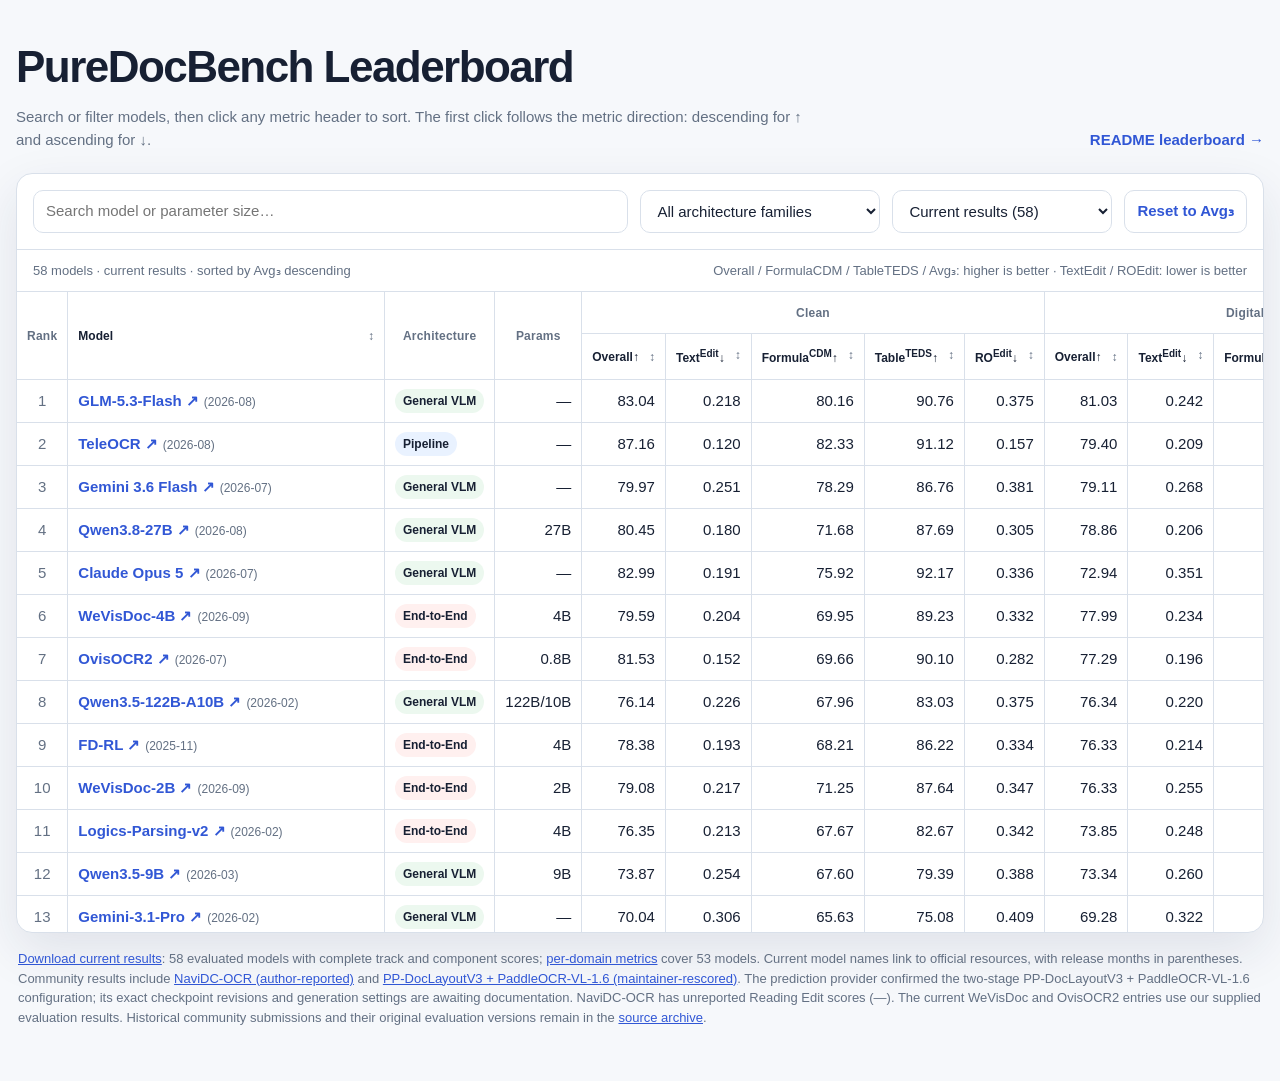
==== commit 1268a953: "results: publish DocLayoutV3 and PaddleOCR-VL-1.6 rescore" ====
--- a/leaderboard.html
+++ b/leaderboard.html
@@ -179,8 +179,8 @@
         </select>
         <select id="source" aria-label="Filter by result source">
           <option value="paper">Current results (58)</option>
-          <option value="community">Community results (1)</option>
-          <option value="">All results (59)</option>
+          <option value="community">Community results (2)</option>
+          <option value="">All results (60)</option>
         </select>
         <button class="reset" id="reset" type="button">Reset to Avg₃</button>
       </div>
@@ -224,7 +224,7 @@
       </div>
     </section>
 
-    <p class="notes"><a href="https://github.com/zhihengli-casia/PureDocBench/tree/main/results">Download current results</a>: 58 evaluated models with complete track and component scores; <a href="results/category_components.csv">per-domain metrics</a> cover 53 models. Model names link to official resources, with release months in parentheses. NaviDC-OCR is a separate <a href="https://github.com/caipeng328/NaviDC-OCR#puredocbench">author-reported community result</a>; its Reading Edit scores are unavailable (—). The current WeVisDoc and OvisOCR2 entries use our supplied evaluation results. Historical community submissions remain in the <a href="https://github.com/zhihengli-casia/PureDocBench/blob/main/data/README.md">source archive</a>. Historical scores retain their original evaluation versions; updating the public GT does not rescore these entries.</p>
+    <p class="notes"><a href="https://github.com/zhihengli-casia/PureDocBench/tree/main/results">Download current results</a>: 58 evaluated models with complete track and component scores; <a href="results/category_components.csv">per-domain metrics</a> cover 53 models. Current model names link to official resources, with release months in parentheses. Community results include <a href="https://github.com/caipeng328/NaviDC-OCR#puredocbench">NaviDC-OCR (author-reported)</a> and <a href="results/README.md#doclayoutv3-rescore">PP-DocLayoutV3 + PaddleOCR-VL-1.6 (maintainer-rescored)</a>. The prediction provider confirmed the two-stage PP-DocLayoutV3 + PaddleOCR-VL-1.6 configuration; its exact checkpoint revisions and generation settings are awaiting documentation. NaviDC-OCR has unreported Reading Edit scores (—). The current WeVisDoc and OvisOCR2 entries use our supplied evaluation results. Historical community submissions and their original evaluation versions remain in the <a href="https://github.com/zhihengli-casia/PureDocBench/blob/main/data/README.md">source archive</a>.</p>
   </main>
 
   <script src="data/leaderboard.js"></script>
@@ -235,7 +235,7 @@
       ...["clean", "digital", "real"].flatMap(track =>
         ["overall", "text_edit", "formula_cdm", "table_teds", "reading_edit"].map(metric =>
           model.scores[track][metric] === null ? null : Number(model.scores[track][metric]))),
-      Number(model.avg3), model.release_month, model.source, model.key
+      Number(model.avg3), model.release_month, model.source, model.key, model.evaluation_kind || null, model.source_url || null
     ]);
 
     const metricNames = {
@@ -292,7 +292,7 @@
       rows.innerHTML = filtered.map((row, rank) => `
         <tr>
           <td class="rank">${rank + 1}</td>
-          <td class="model"><a href="${escapeHTML(row[3])}" target="_blank" rel="noopener noreferrer" title="Official resource for ${escapeHTML(row[0])}">${escapeHTML(row[0])} ↗</a>${row[20] ? `<span class="release">(${escapeHTML(row[20])})</span>` : ""}${row[21] === "community" ? '<span class="source">Community · author-reported</span>' : ""}</td>
+          <td class="model"><a href="${escapeHTML(row[3])}" target="_blank" rel="noopener noreferrer" title="Official resource for ${escapeHTML(row[0])}">${escapeHTML(row[0])} ↗</a>${row[20] ? `<span class="release">(${escapeHTML(row[20])})</span>` : ""}${row[21] === "community" ? `<span class="source">${row[23] === "maintainer-rescored" ? `<a href="${escapeHTML(row[24])}" target="_blank" rel="noopener noreferrer">Community · maintainer-rescored</a>` : "Community · author-reported"}</span>` : ""}</td>
           <td class="family"><span class="pill ${familyClass(row[1])}">${row[1]}</span></td>
           <td>${row[2]}</td>
           ${row.slice(4, 19).map((value, offset) => `<td>${formatScore(value, offset + 4)}</td>`).join("")}
@@ -329,6 +329,13 @@
       direction = "desc";
       render();
     });
+    function applyInitialFilters() {
+      const parameters = new URLSearchParams(globalThis.location?.search || "");
+      const selectedSource = parameters.get("source");
+      if (["paper", "community", ""].includes(selectedSource)) source.value = selectedSource;
+      if (parameters.has("search")) search.value = parameters.get("search");
+    }
+    applyInitialFilters();
     render();
   </script>
 </body>
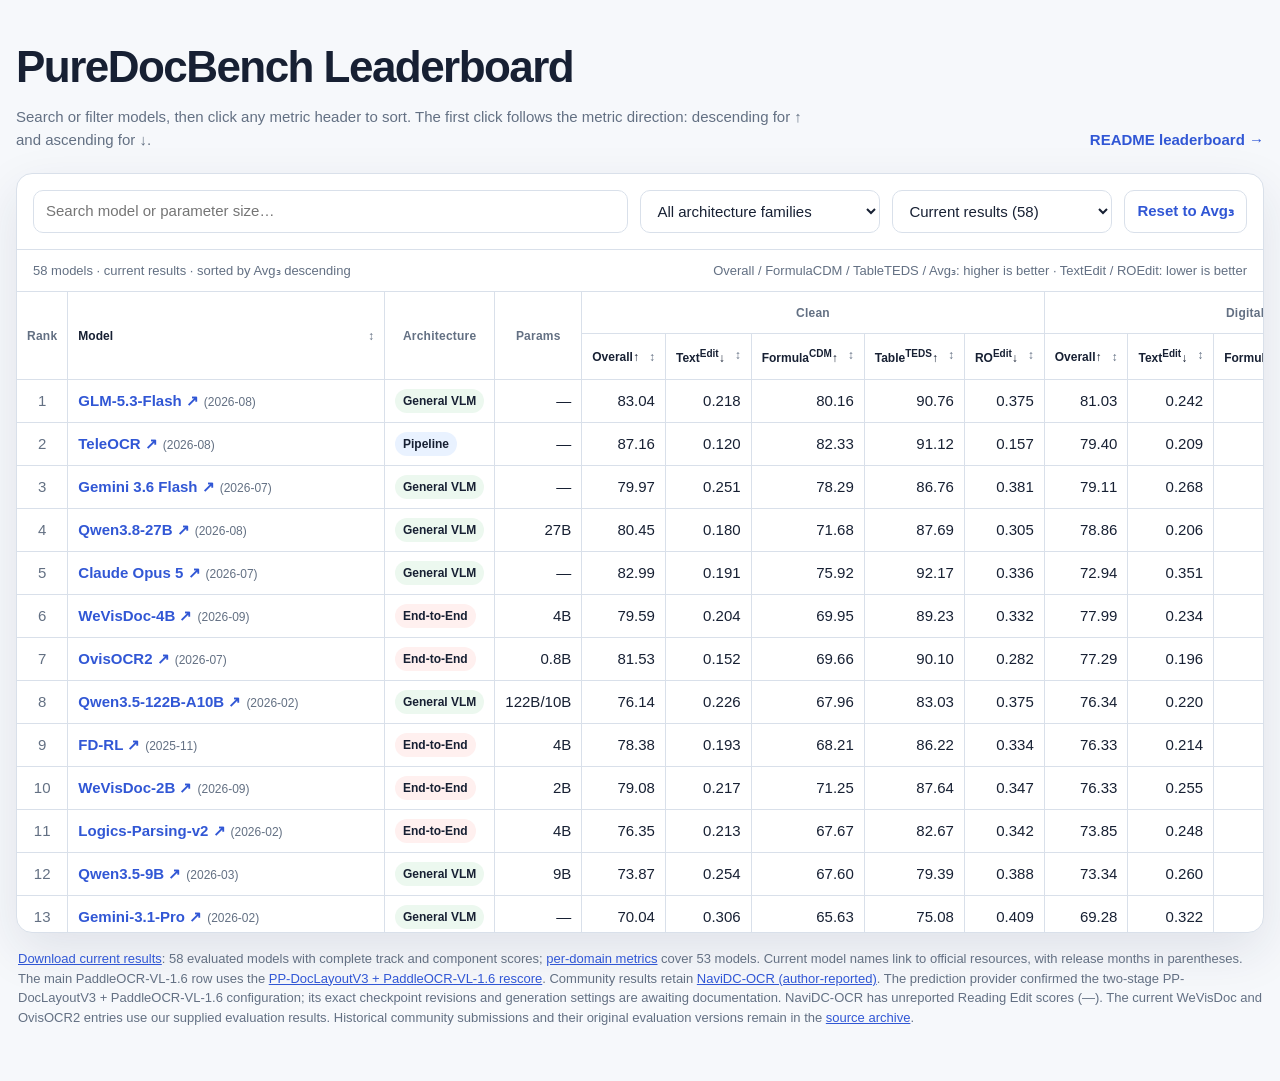
==== commit 4e9d64d7: "results: replace main PaddleOCR-VL-1.6 scores with verified rescore" ====
--- a/leaderboard.html
+++ b/leaderboard.html
@@ -179,8 +179,8 @@
         </select>
         <select id="source" aria-label="Filter by result source">
           <option value="paper">Current results (58)</option>
-          <option value="community">Community results (2)</option>
-          <option value="">All results (60)</option>
+          <option value="community">Community results (1)</option>
+          <option value="">All results (59)</option>
         </select>
         <button class="reset" id="reset" type="button">Reset to Avg₃</button>
       </div>
@@ -224,7 +224,7 @@
       </div>
     </section>
 
-    <p class="notes"><a href="https://github.com/zhihengli-casia/PureDocBench/tree/main/results">Download current results</a>: 58 evaluated models with complete track and component scores; <a href="results/category_components.csv">per-domain metrics</a> cover 53 models. Current model names link to official resources, with release months in parentheses. Community results include <a href="https://github.com/caipeng328/NaviDC-OCR#puredocbench">NaviDC-OCR (author-reported)</a> and <a href="results/README.md#doclayoutv3-rescore">PP-DocLayoutV3 + PaddleOCR-VL-1.6 (maintainer-rescored)</a>. The prediction provider confirmed the two-stage PP-DocLayoutV3 + PaddleOCR-VL-1.6 configuration; its exact checkpoint revisions and generation settings are awaiting documentation. NaviDC-OCR has unreported Reading Edit scores (—). The current WeVisDoc and OvisOCR2 entries use our supplied evaluation results. Historical community submissions and their original evaluation versions remain in the <a href="https://github.com/zhihengli-casia/PureDocBench/blob/main/data/README.md">source archive</a>.</p>
+    <p class="notes"><a href="https://github.com/zhihengli-casia/PureDocBench/tree/main/results">Download current results</a>: 58 evaluated models with complete track and component scores; <a href="results/category_components.csv">per-domain metrics</a> cover 53 models. Current model names link to official resources, with release months in parentheses. The main PaddleOCR-VL-1.6 row uses the <a href="results/README.md#doclayoutv3-rescore">PP-DocLayoutV3 + PaddleOCR-VL-1.6 rescore</a>. Community results retain <a href="https://github.com/caipeng328/NaviDC-OCR#puredocbench">NaviDC-OCR (author-reported)</a>. The prediction provider confirmed the two-stage PP-DocLayoutV3 + PaddleOCR-VL-1.6 configuration; its exact checkpoint revisions and generation settings are awaiting documentation. NaviDC-OCR has unreported Reading Edit scores (—). The current WeVisDoc and OvisOCR2 entries use our supplied evaluation results. Historical community submissions and their original evaluation versions remain in the <a href="https://github.com/zhihengli-casia/PureDocBench/blob/main/data/README.md">source archive</a>.</p>
   </main>
 
   <script src="data/leaderboard.js"></script>
@@ -292,7 +292,7 @@
       rows.innerHTML = filtered.map((row, rank) => `
         <tr>
           <td class="rank">${rank + 1}</td>
-          <td class="model"><a href="${escapeHTML(row[3])}" target="_blank" rel="noopener noreferrer" title="Official resource for ${escapeHTML(row[0])}">${escapeHTML(row[0])} ↗</a>${row[20] ? `<span class="release">(${escapeHTML(row[20])})</span>` : ""}${row[21] === "community" ? `<span class="source">${row[23] === "maintainer-rescored" ? `<a href="${escapeHTML(row[24])}" target="_blank" rel="noopener noreferrer">Community · maintainer-rescored</a>` : "Community · author-reported"}</span>` : ""}</td>
+          <td class="model"><a href="${escapeHTML(row[3])}" target="_blank" rel="noopener noreferrer" title="Official resource for ${escapeHTML(row[0])}">${escapeHTML(row[0])} ↗</a>${row[20] ? `<span class="release">(${escapeHTML(row[20])})</span>` : ""}${row[23] === "maintainer-rescored" ? `<span class="source"><a href="${escapeHTML(row[24])}" target="_blank" rel="noopener noreferrer">Updated evaluation</a></span>` : row[21] === "community" ? '<span class="source">Community · author-reported</span>' : ""}</td>
           <td class="family"><span class="pill ${familyClass(row[1])}">${row[1]}</span></td>
           <td>${row[2]}</td>
           ${row.slice(4, 19).map((value, offset) => `<td>${formatScore(value, offset + 4)}</td>`).join("")}
